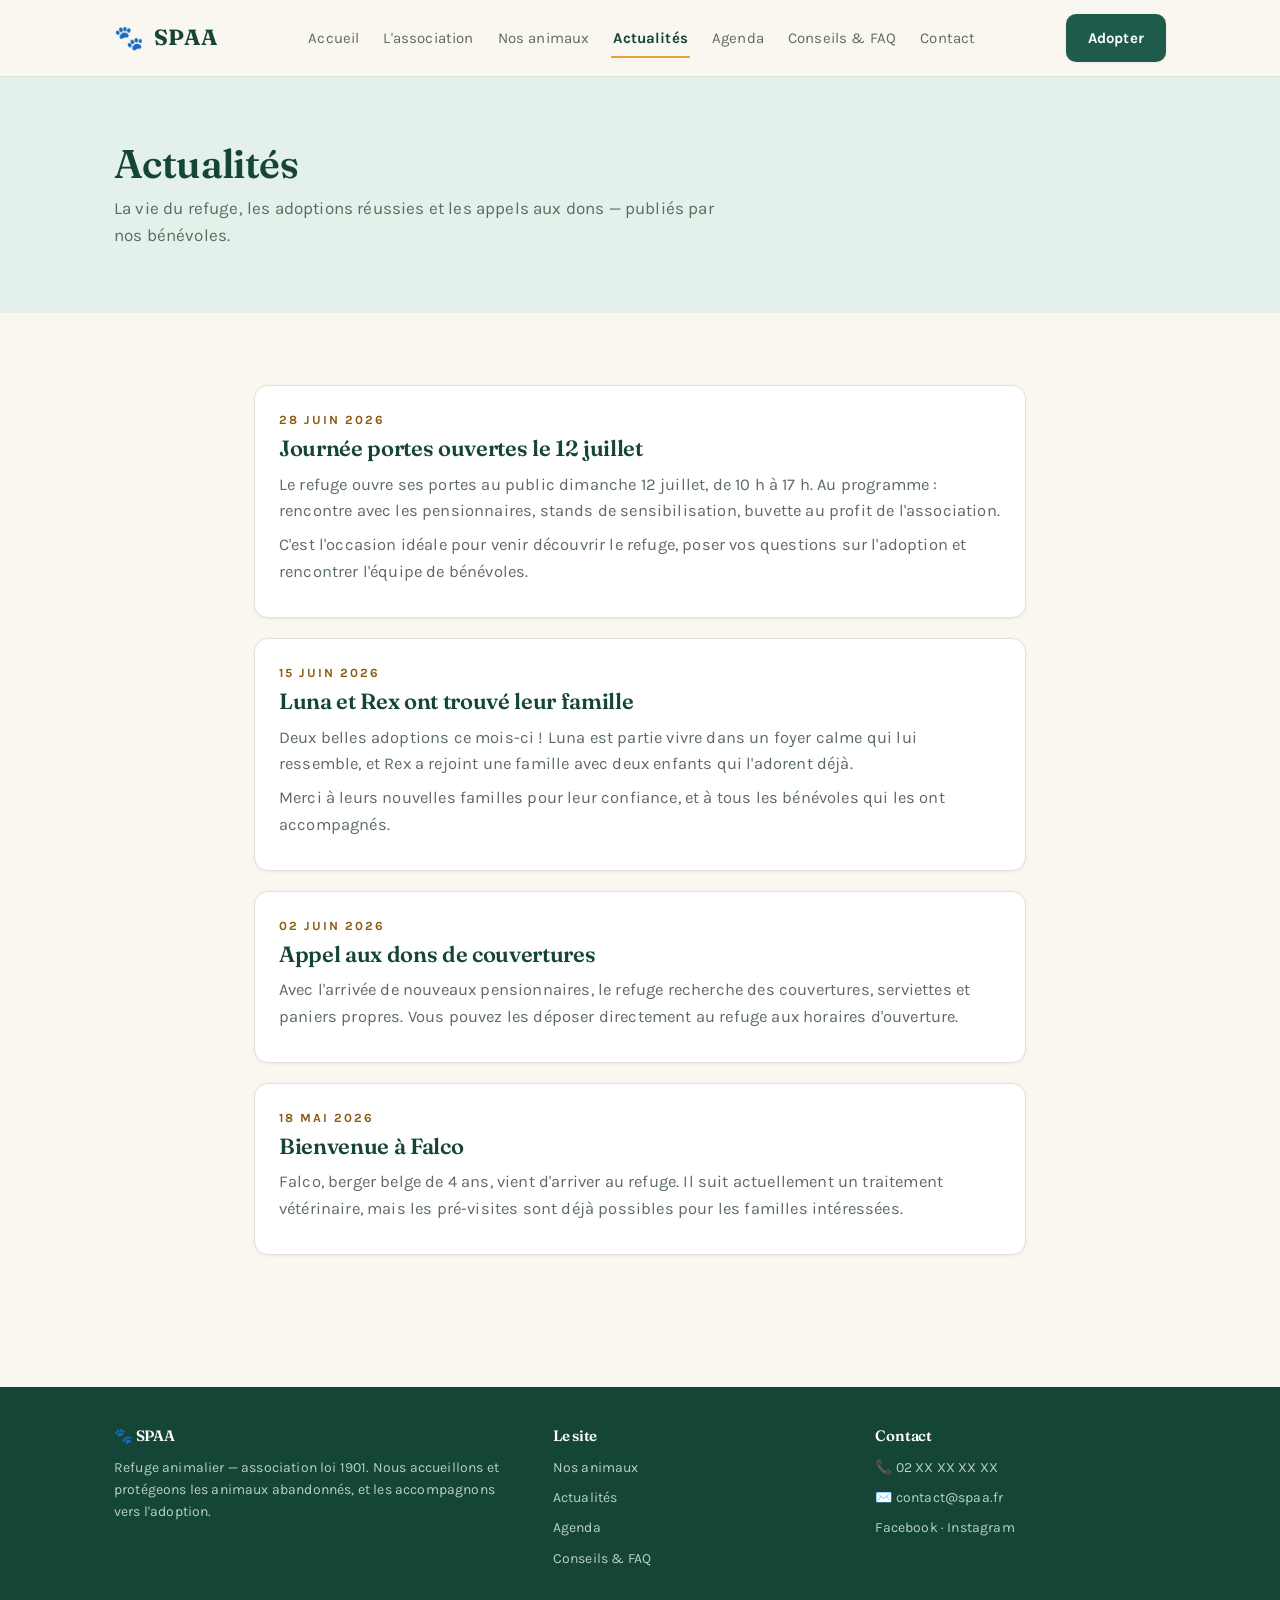
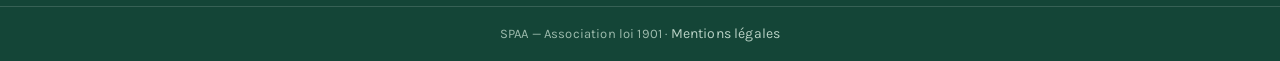
==== actualites.html @ 58a1901b "Add files via upload" ====
<!DOCTYPE html>
<html lang="fr">
<head>
<meta charset="UTF-8">
<meta name="viewport" content="width=device-width, initial-scale=1.0">
<title>Actualités — SPAA</title>
<meta name="description" content="Les actualités du refuge SPAA : adoptions, événements et vie du refuge.">
<link rel="preconnect" href="https://fonts.googleapis.com">
<link href="https://fonts.googleapis.com/css2?family=Fraunces:ital,wght@0,600;0,700;1,600&family=Karla:wght@400;700&display=swap" rel="stylesheet">
<link rel="icon" type="image/svg+xml" href="assets/favicon.svg">
<meta property="og:title" content="SPAA — Refuge animalier">
<meta property="og:description" content="Adoption, protection et soins des animaux abandonnés.">
<meta property="og:type" content="website">
<link rel="stylesheet" href="styles.css">
</head>
<body>
<header class="site">
  <div class="header-inner">
    <a class="logo" href="index.html"><span class="paw" aria-hidden="true">🐾</span>SPAA</a>
    <input type="checkbox" id="nav-toggle" class="nav-toggle" aria-hidden="true">
    <nav class="main" aria-label="Navigation principale">
      <a href="index.html">Accueil</a>
      <a href="association.html">L'association</a>
      <a href="animaux.html">Nos animaux</a>
      <a href="actualites.html" aria-current="page">Actualités</a>
      <a href="agenda.html">Agenda</a>
      <a href="blog.html">Conseils &amp; FAQ</a>
      <a href="contact.html">Contact</a>
    </nav>
    <a class="btn btn-pine header-cta" href="contact.html">Adopter</a>
    <label for="nav-toggle" class="nav-burger" aria-label="Ouvrir le menu">☰</label>
  </div>
</header>

<div class="page-hero">
  <div class="page-hero-inner">
    <h1>Actualités</h1>
    <p>La vie du refuge, les adoptions réussies et les appels aux dons — publiés par nos bénévoles.</p>
  </div>
</div>

<section class="block" style="max-width:820px;">
  <article class="post">
    <p class="date">28 JUIN 2026</p>
    <h2>Journée portes ouvertes le 12 juillet</h2>
    <p>Le refuge ouvre ses portes au public dimanche 12 juillet, de 10 h à 17 h. Au programme : rencontre avec les pensionnaires, stands de sensibilisation, buvette au profit de l'association.</p>
    <p>C'est l'occasion idéale pour venir découvrir le refuge, poser vos questions sur l'adoption et rencontrer l'équipe de bénévoles.</p>
  </article>
  <article class="post">
    <p class="date">15 JUIN 2026</p>
    <h2>Luna et Rex ont trouvé leur famille</h2>
    <p>Deux belles adoptions ce mois-ci ! Luna est partie vivre dans un foyer calme qui lui ressemble, et Rex a rejoint une famille avec deux enfants qui l'adorent déjà.</p>
    <p>Merci à leurs nouvelles familles pour leur confiance, et à tous les bénévoles qui les ont accompagnés.</p>
  </article>
  <article class="post">
    <p class="date">02 JUIN 2026</p>
    <h2>Appel aux dons de couvertures</h2>
    <p>Avec l'arrivée de nouveaux pensionnaires, le refuge recherche des couvertures, serviettes et paniers propres. Vous pouvez les déposer directement au refuge aux horaires d'ouverture.</p>
  </article>
  <article class="post">
    <p class="date">18 MAI 2026</p>
    <h2>Bienvenue à Falco</h2>
    <p>Falco, berger belge de 4 ans, vient d'arriver au refuge. Il suit actuellement un traitement vétérinaire, mais les pré-visites sont déjà possibles pour les familles intéressées.</p>
  </article>
</section>

<footer class="site">
  <div class="footer-inner">
    <div>
      <h3>🐾 SPAA</h3>
      <p>Refuge animalier — association loi 1901. Nous accueillons et protégeons les animaux abandonnés, et les accompagnons vers l'adoption.</p>
    </div>
    <div>
      <h3>Le site</h3>
      <a href="animaux.html">Nos animaux</a>
      <a href="actualites.html">Actualités</a>
      <a href="agenda.html">Agenda</a>
      <a href="blog.html">Conseils &amp; FAQ</a>
    </div>
    <div>
      <h3>Contact</h3>
      <p>📞 02 XX XX XX XX</p>
      <p>✉️ contact@spaa.fr</p>
      <p>Facebook · Instagram</p>
    </div>
  </div>
  <div class="footer-bottom">SPAA — Association loi 1901 · <a href="mentions-legales.html" style="display:inline">Mentions légales</a></div>
</footer>
<script src="script.js"></script>
</body>
</html>
---- styles.css ----
:root {
  --paper: #FAF7F0;
  --card: #FFFFFF;
  --pine: #1E5B4A;
  --pine-dark: #144537;
  --pine-bg: #E4F0EA;
  --amber: #E9A13B;
  --amber-dark: #8A5A10;
  --amber-bg: #FBEED7;
  --ink: #22302A;
  --ink-soft: #5C6B62;
  --line: #E3E0D6;
  --green-bg: #EAF3DE;
  --green-text: #3B6D11;
  --red-bg: #FCEBEB;
  --red-text: #A32D2D;
  --radius: 14px;
  --arch: 90px;
}
* { box-sizing: border-box; }
html { scroll-behavior: smooth; }
@media (prefers-reduced-motion: reduce) { html { scroll-behavior: auto; } * { transition-duration: .001s !important; animation-duration: .001s !important; } }
body {
  margin: 0;
  font-family: 'Karla', -apple-system, sans-serif;
  background: var(--paper);
  color: var(--ink);
  line-height: 1.6;
}
h1, h2, h3 { font-family: 'Fraunces', Georgia, serif; font-weight: 600; line-height: 1.15; }
a { color: var(--pine); }
a:focus-visible, button:focus-visible { outline: 3px solid var(--amber); outline-offset: 2px; }
img { max-width: 100%; }

/* ---------- Header ---------- */
header.site {
  position: sticky; top: 0; z-index: 20;
  background: rgba(250,247,240,0.94);
  border-bottom: 1px solid var(--line);
  backdrop-filter: blur(6px);
}
.header-inner {
  max-width: 1100px; margin: 0 auto;
  display: flex; align-items: center; justify-content: space-between;
  padding: 14px 24px; gap: 16px;
}
.logo { display: flex; align-items: center; gap: 10px; font-family: 'Fraunces', serif; font-weight: 700; font-size: 22px; color: var(--pine-dark); text-decoration: none; }
.logo .paw { font-size: 24px; }
nav.main { display: flex; gap: 20px; align-items: center; }
nav.main a { font-size: 15px; text-decoration: none; color: var(--ink-soft); padding: 4px 2px; border-bottom: 2px solid transparent; }
nav.main a:hover { color: var(--pine); }
nav.main a[aria-current="page"] { color: var(--pine-dark); border-bottom-color: var(--amber); font-weight: 700; }
.nav-toggle { display: none; }
.nav-burger { display: none; font-size: 26px; background: none; border: none; cursor: pointer; color: var(--pine-dark); }
.btn {
  display: inline-block; border: none; cursor: pointer;
  border-radius: 10px; padding: 12px 22px;
  font-family: 'Karla', sans-serif; font-weight: 700; font-size: 15px;
  text-decoration: none; text-align: center;
  transition: transform .1s ease, background .15s ease;
}
.btn:active { transform: translateY(1px); }
.btn-pine { background: var(--pine); color: #fff; }
.btn-pine:hover { background: var(--pine-dark); }
.btn-amber { background: var(--amber); color: #3A2703; }
.btn-amber:hover { background: #d68f28; }
.btn-ghost { background: transparent; border: 2px solid var(--pine); color: var(--pine-dark); }
.btn-ghost:hover { background: var(--pine-bg); }

/* ---------- Hero ---------- */
.hero {
  max-width: 1100px; margin: 0 auto;
  display: grid; grid-template-columns: 1.1fr 0.9fr; gap: 48px;
  padding: 72px 24px 56px; align-items: center;
}
.hero .eyebrow {
  font-size: 13px; letter-spacing: .12em; text-transform: uppercase;
  color: var(--amber-dark); font-weight: 700; margin: 0 0 12px;
}
.hero h1 { font-size: clamp(34px, 5vw, 52px); margin: 0 0 18px; color: var(--pine-dark); }
.hero h1 em { font-style: italic; color: var(--amber-dark); }
.hero p.lead { font-size: 18px; color: var(--ink-soft); margin: 0 0 28px; max-width: 46ch; }
.hero .actions { display: flex; gap: 12px; flex-wrap: wrap; }
.hero-visual { display: grid; grid-template-columns: 1fr 1fr; gap: 14px; }
.arch {
  border-radius: var(--arch) var(--arch) var(--radius) var(--radius);
  min-height: 190px;
  display: flex; align-items: center; justify-content: center;
  font-size: 44px;
}
.arch.tall { grid-row: span 2; min-height: 0; }
.arch.a1 { background: var(--pine-bg); }
.arch.a2 { background: var(--amber-bg); }
.arch.a3 { background: #F0E4F1; }

/* ---------- Stats strip ---------- */
.stats {
  background: var(--pine); color: #fff;
}
.stats-inner {
  max-width: 1100px; margin: 0 auto;
  display: grid; grid-template-columns: repeat(3, 1fr);
  padding: 28px 24px; gap: 20px; text-align: center;
}
.stat .num { font-family: 'Fraunces', serif; font-size: 34px; font-weight: 700; }
.stat .label { font-size: 14px; opacity: .85; }

/* ---------- Sections ---------- */
section.block { max-width: 1100px; margin: 0 auto; padding: 56px 24px; }
.block-head { display: flex; align-items: baseline; justify-content: space-between; gap: 16px; flex-wrap: wrap; margin-bottom: 28px; }
.block-head h2 { font-size: 28px; margin: 0; color: var(--pine-dark); }
.block-head p { margin: 4px 0 0; color: var(--ink-soft); }
.block-head .more { font-weight: 700; font-size: 14px; white-space: nowrap; }

/* ---------- Animal cards ---------- */
.animals { display: grid; grid-template-columns: repeat(auto-fill, minmax(220px, 1fr)); gap: 20px; }
.animal-card {
  background: var(--card); border: 1px solid var(--line);
  border-radius: var(--arch) var(--arch) var(--radius) var(--radius);
  overflow: hidden;
  transition: transform .15s ease, box-shadow .15s ease;
}
.animal-card:hover { transform: translateY(-4px); box-shadow: 0 10px 24px rgba(30,91,74,.12); }
.animal-photo { height: 170px; display: flex; align-items: center; justify-content: center; font-size: 42px; }
.p-pine { background: var(--pine-bg); }
.p-amber { background: var(--amber-bg); }
.p-lilac { background: #F0E4F1; }
.p-sky { background: #E2EEF7; }
.animal-body { padding: 16px 18px 18px; }
.animal-body .name { font-family: 'Fraunces', serif; font-weight: 700; font-size: 19px; margin: 0 0 2px; }
.animal-body .meta { color: var(--ink-soft); font-size: 14px; margin: 0 0 12px; }
.badge { font-size: 12.5px; font-weight: 700; padding: 4px 12px; border-radius: 20px; }
.badge.ok { background: var(--green-bg); color: var(--green-text); }
.badge.care { background: var(--amber-bg); color: var(--amber-dark); }
.badge.adopted { background: var(--pine-bg); color: var(--pine-dark); }

/* ---------- News / agenda ---------- */
.news-grid { display: grid; grid-template-columns: repeat(auto-fill, minmax(280px, 1fr)); gap: 20px; }
.news-card {
  background: var(--card); border: 1px solid var(--line); border-radius: var(--radius);
  padding: 22px;
}
.news-card .date { font-size: 13px; color: var(--amber-dark); font-weight: 700; margin: 0 0 8px; letter-spacing: .04em; }
.news-card h3 { font-size: 19px; margin: 0 0 8px; }
.news-card p { color: var(--ink-soft); font-size: 15px; margin: 0; }

.agenda-list { display: flex; flex-direction: column; gap: 14px; max-width: 720px; }
.agenda-item {
  display: flex; gap: 20px; align-items: center;
  background: var(--card); border: 1px solid var(--line); border-radius: var(--radius);
  padding: 16px 20px;
}
.agenda-date {
  flex-shrink: 0; width: 72px; text-align: center;
  background: var(--pine-bg); border-radius: 10px; padding: 10px 6px;
}
.agenda-date .day { font-family: 'Fraunces', serif; font-size: 24px; font-weight: 700; color: var(--pine-dark); line-height: 1; }
.agenda-date .month { font-size: 12px; text-transform: uppercase; letter-spacing: .08em; color: var(--pine); font-weight: 700; }
.agenda-info h3 { font-size: 17px; margin: 0 0 2px; }
.agenda-info p { margin: 0; font-size: 14px; color: var(--ink-soft); }

/* ---------- Split (association) ---------- */
.split { display: grid; grid-template-columns: 1fr 1fr; gap: 48px; align-items: center; }
.values { display: grid; grid-template-columns: 1fr 1fr; gap: 14px; }
.value-card { background: var(--card); border: 1px solid var(--line); border-radius: var(--radius); padding: 18px; }
.value-card .paw { font-size: 22px; }
.value-card h3 { font-size: 16px; margin: 8px 0 4px; }
.value-card p { font-size: 14px; color: var(--ink-soft); margin: 0; }

/* ---------- FAQ ---------- */
.faq { max-width: 760px; }
.faq details { background: var(--card); border: 1px solid var(--line); border-radius: var(--radius); margin-bottom: 12px; }
.faq summary { cursor: pointer; padding: 16px 20px; font-weight: 700; font-size: 16px; list-style: none; display: flex; justify-content: space-between; align-items: center; }
.faq summary::after { content: "+"; font-size: 22px; color: var(--pine); }
.faq details[open] summary::after { content: "–"; }
.faq .answer { padding: 0 20px 18px; color: var(--ink-soft); font-size: 15px; }

/* ---------- Forms ---------- */
form.contact { max-width: 560px; display: grid; gap: 16px; }
label { font-weight: 700; font-size: 14px; }
input, textarea, select {
  width: 100%; margin-top: 6px;
  font-family: 'Karla', sans-serif; font-size: 15px;
  padding: 12px 14px; border: 1.5px solid var(--line); border-radius: 10px;
  background: var(--card); color: var(--ink);
}
input:focus, textarea:focus { border-color: var(--pine); outline: 2px solid var(--pine-bg); }
textarea { resize: vertical; min-height: 120px; }

.contact-grid { display: grid; grid-template-columns: 1fr 1fr; gap: 48px; align-items: start; }
.contact-info { display: flex; flex-direction: column; gap: 16px; }
.info-card { background: var(--card); border: 1px solid var(--line); border-radius: var(--radius); padding: 18px 20px; }
.info-card h3 { margin: 0 0 6px; font-size: 16px; }
.info-card p { margin: 0; color: var(--ink-soft); font-size: 15px; }

/* ---------- CTA band ---------- */
.cta-band { background: var(--amber-bg); }
.cta-inner { max-width: 1100px; margin: 0 auto; padding: 48px 24px; display: flex; align-items: center; justify-content: space-between; gap: 24px; flex-wrap: wrap; }
.cta-inner h2 { font-size: 26px; margin: 0; color: var(--amber-dark); }
.cta-inner p { margin: 6px 0 0; color: var(--ink-soft); }

/* ---------- Footer ---------- */
footer.site {
  background: var(--pine-dark); color: #DCE9E2;
  margin-top: 40px;
}
.footer-inner {
  max-width: 1100px; margin: 0 auto;
  padding: 40px 24px 28px;
  display: grid; grid-template-columns: 1.4fr 1fr 1fr; gap: 32px;
}
footer.site h3 { font-size: 15px; margin: 0 0 12px; color: #fff; }
footer.site a { color: #B9D2C6; text-decoration: none; font-size: 14px; display: block; margin-bottom: 8px; }
footer.site a:hover { color: #fff; }
footer.site p { font-size: 14px; margin: 0 0 8px; color: #B9D2C6; }
.footer-bottom { border-top: 1px solid rgba(255,255,255,.15); padding: 16px 24px; text-align: center; font-size: 13px; color: #9DBBAD; }

/* ---------- Page hero (interior pages) ---------- */
.page-hero { background: var(--pine-bg); }
.page-hero-inner { max-width: 1100px; margin: 0 auto; padding: 48px 24px; }
.page-hero h1 { font-size: clamp(28px, 4vw, 40px); margin: 0 0 8px; color: var(--pine-dark); }
.page-hero p { margin: 0; color: var(--ink-soft); font-size: 17px; max-width: 60ch; }

article.post { background: var(--card); border: 1px solid var(--line); border-radius: var(--radius); padding: 24px; margin-bottom: 20px; }
article.post .date { font-size: 13px; color: var(--amber-dark); font-weight: 700; margin: 0 0 6px; }
article.post h2 { font-size: 22px; margin: 0 0 10px; color: var(--pine-dark); }
article.post p { color: var(--ink-soft); margin: 0 0 8px; }

/* ---------- Filters ---------- */
.filters { display: flex; gap: 10px; flex-wrap: wrap; margin-bottom: 24px; }
.chip {
  border: 1.5px solid var(--line); background: var(--card);
  border-radius: 20px; padding: 7px 16px; font-size: 14px; font-weight: 700;
  cursor: pointer; color: var(--ink-soft);
}
.chip.active { background: var(--pine); border-color: var(--pine); color: #fff; }

/* ---------- Responsive ---------- */
@media (max-width: 860px) {
  .hero, .split, .contact-grid { grid-template-columns: 1fr; gap: 32px; }
  .footer-inner { grid-template-columns: 1fr; }
  nav.main {
    display: none;
    position: absolute; top: 100%; left: 0; right: 0;
    flex-direction: column; align-items: stretch; gap: 0;
    background: var(--paper); border-bottom: 1px solid var(--line);
    padding: 8px 0;
  }
  nav.main a { padding: 12px 24px; border-bottom: none; }
  .nav-toggle:checked ~ nav.main { display: flex; }
  .nav-burger { display: block; }
  .header-cta { display: none; }
  .stats-inner { grid-template-columns: 1fr; gap: 12px; }
}

/* ---------- Améliorations v2 ---------- */
header.site.scrolled { box-shadow: 0 4px 18px rgba(30,91,74,.10); }
.reveal { opacity: 0; transform: translateY(14px); transition: opacity .5s ease, transform .5s ease; }
.reveal.visible { opacity: 1; transform: none; }
@media (prefers-reduced-motion: reduce) { .reveal { opacity: 1; transform: none; } }
.animal-photo img, .arch img { width: 100%; height: 100%; object-fit: cover; display: block; }
.arch { overflow: hidden; padding: 0; }
.animal-photo { padding: 0; overflow: hidden; }
#no-result { display: none; color: var(--ink-soft); background: var(--card); border: 1px dashed var(--line); border-radius: var(--radius); padding: 24px; text-align: center; }
.gallery { display: grid; grid-template-columns: repeat(auto-fill, minmax(160px, 1fr)); gap: 14px; }
.gallery .arch { min-height: 160px; }

/* ============================================================
   V3 — Charte premium : élévation, typo, micro-interactions
   ============================================================ */
:root {
  --shadow-sm: 0 1px 3px rgba(20, 45, 35, .07);
  --shadow-md: 0 6px 20px rgba(20, 45, 35, .10);
  --shadow-lg: 0 18px 44px rgba(20, 45, 35, .16);
  --ease: cubic-bezier(.22, .8, .32, 1);
}

/* Typographie raffinée */
body { font-size: 16.5px; letter-spacing: .01em; }
h1, h2, h3 { letter-spacing: -.015em; }
.hero .eyebrow, .news-card .date, article.post .date {
  letter-spacing: .16em; font-size: 12.5px;
}
.block-head h2 { font-size: 30px; }
section.block { padding: 72px 24px; }
.page-hero-inner { padding: 64px 24px; }

/* Boutons — micro-interactions */
.btn { transition: transform .18s var(--ease), box-shadow .18s var(--ease), background .18s var(--ease); }
.btn-pine, .btn-amber { box-shadow: var(--shadow-sm); }
.btn:hover { transform: translateY(-2px); box-shadow: var(--shadow-md); }
.btn:active { transform: translateY(0); box-shadow: var(--shadow-sm); }

/* Navigation — soulignement animé */
nav.main a { position: relative; border-bottom: none; }
nav.main a::after {
  content: ""; position: absolute; left: 0; right: 100%; bottom: -4px;
  height: 2px; background: var(--amber); transition: right .22s var(--ease);
}
nav.main a:hover::after, nav.main a[aria-current="page"]::after { right: 0; }
@media (max-width: 860px) { nav.main a::after { display: none; } }

/* Cartes — élévation et zoom image au survol */
.animal-card, .news-card, .value-card, .info-card, article.post {
  box-shadow: var(--shadow-sm);
  transition: transform .22s var(--ease), box-shadow .22s var(--ease);
}
.animal-card:hover { transform: translateY(-6px); box-shadow: var(--shadow-lg); }
.news-card:hover, .value-card:hover { transform: translateY(-3px); box-shadow: var(--shadow-md); }
.animal-photo { position: relative; }
.animal-photo img, .arch img { transition: transform .4s var(--ease); }
.animal-card:hover .animal-photo img { transform: scale(1.06); }
.gallery .arch { box-shadow: var(--shadow-sm); transition: transform .22s var(--ease), box-shadow .22s var(--ease); }
.gallery .arch:hover { transform: translateY(-4px); box-shadow: var(--shadow-md); }
.gallery .arch:hover img { transform: scale(1.05); }

/* Bannière hero photo */
.hero-banner { position: relative; overflow: hidden; border-radius: var(--arch) var(--arch) var(--radius) var(--radius); box-shadow: var(--shadow-md); }
.hero-banner img { width: 100%; height: 100%; object-fit: cover; display: block; }

/* Bande photo pleine largeur */
.photo-band { position: relative; height: 320px; overflow: hidden; }
.photo-band img { width: 100%; height: 100%; object-fit: cover; display: block; }
.photo-band .overlay {
  position: absolute; inset: 0;
  background: linear-gradient(180deg, rgba(20,69,55,.15), rgba(20,69,55,.55));
  display: flex; align-items: flex-end;
}
.photo-band .overlay .inner { max-width: 1100px; margin: 0 auto; width: 100%; padding: 28px 24px; }
.photo-band .overlay p { color: #fff; font-family: 'Fraunces', serif; font-size: 24px; margin: 0; text-shadow: 0 2px 12px rgba(0,0,0,.3); }

@media (prefers-reduced-motion: reduce) {
  .btn, .animal-card, .news-card, .value-card, .animal-photo img, .arch img, nav.main a::after { transition: none !important; }
}
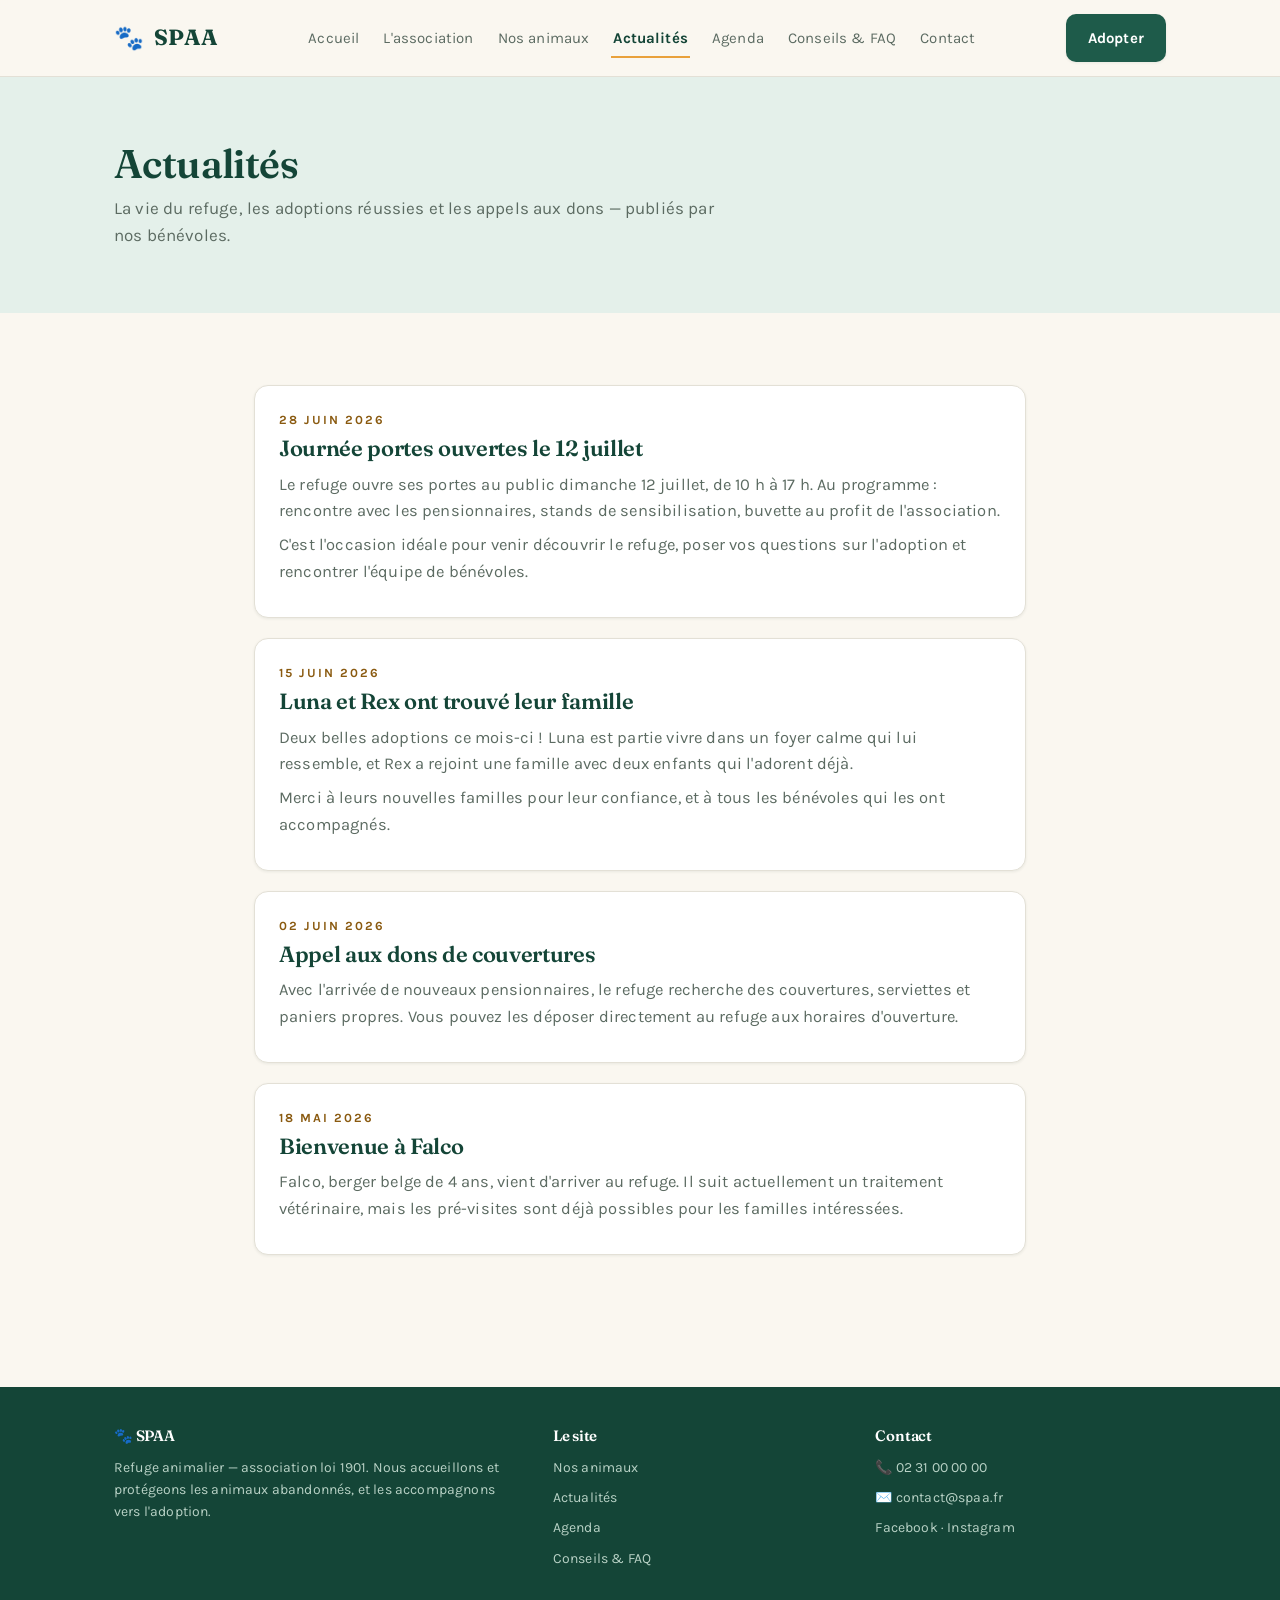
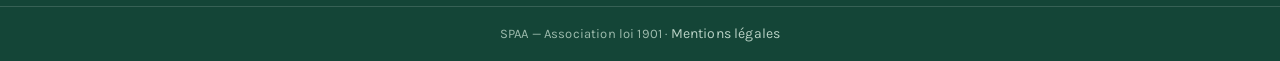
==== commit b8a7831c: "maj complete" ====
--- a/actualites.html
+++ b/actualites.html
@@ -1,91 +1,103 @@
 <!DOCTYPE html>
 <html lang="fr">
+
 <head>
-<meta charset="UTF-8">
-<meta name="viewport" content="width=device-width, initial-scale=1.0">
-<title>Actualités — SPAA</title>
-<meta name="description" content="Les actualités du refuge SPAA : adoptions, événements et vie du refuge.">
-<link rel="preconnect" href="https://fonts.googleapis.com">
-<link href="https://fonts.googleapis.com/css2?family=Fraunces:ital,wght@0,600;0,700;1,600&family=Karla:wght@400;700&display=swap" rel="stylesheet">
-<link rel="icon" type="image/svg+xml" href="assets/favicon.svg">
-<meta property="og:title" content="SPAA — Refuge animalier">
-<meta property="og:description" content="Adoption, protection et soins des animaux abandonnés.">
-<meta property="og:type" content="website">
-<link rel="stylesheet" href="styles.css">
+  <meta charset="UTF-8">
+  <meta name="viewport" content="width=device-width, initial-scale=1.0">
+  <title>Actualités — SPAA</title>
+  <meta name="description" content="Les actualités du refuge SPAA : adoptions, événements et vie du refuge.">
+  <link rel="preconnect" href="https://fonts.googleapis.com">
+  <link
+    href="https://fonts.googleapis.com/css2?family=Fraunces:ital,wght@0,600;0,700;1,600&family=Karla:wght@400;700&display=swap"
+    rel="stylesheet">
+  <link rel="icon" type="image/svg+xml" href="assets/favicon.svg">
+  <meta property="og:title" content="SPAA — Refuge animalier">
+  <meta property="og:description" content="Adoption, protection et soins des animaux abandonnés.">
+  <meta property="og:type" content="website">
+  <link rel="stylesheet" href="styles.css">
 </head>
+
 <body>
-<header class="site">
-  <div class="header-inner">
-    <a class="logo" href="index.html"><span class="paw" aria-hidden="true">🐾</span>SPAA</a>
-    <input type="checkbox" id="nav-toggle" class="nav-toggle" aria-hidden="true">
-    <nav class="main" aria-label="Navigation principale">
-      <a href="index.html">Accueil</a>
-      <a href="association.html">L'association</a>
-      <a href="animaux.html">Nos animaux</a>
-      <a href="actualites.html" aria-current="page">Actualités</a>
-      <a href="agenda.html">Agenda</a>
-      <a href="blog.html">Conseils &amp; FAQ</a>
-      <a href="contact.html">Contact</a>
-    </nav>
-    <a class="btn btn-pine header-cta" href="contact.html">Adopter</a>
-    <label for="nav-toggle" class="nav-burger" aria-label="Ouvrir le menu">☰</label>
-  </div>
-</header>
+  <header class="site">
+    <div class="header-inner">
+      <a class="logo" href="index.html"><span class="paw" aria-hidden="true">🐾</span>SPAA</a>
+      <input type="checkbox" id="nav-toggle" class="nav-toggle" aria-hidden="true">
+      <nav class="main" aria-label="Navigation principale">
+        <a href="index.html">Accueil</a>
+        <a href="association.html">L'association</a>
+        <a href="animaux.html">Nos animaux</a>
+        <a href="actualites.html" aria-current="page">Actualités</a>
+        <a href="agenda.html">Agenda</a>
+        <a href="blog.html">Conseils &amp; FAQ</a>
+        <a href="contact.html">Contact</a>
+      </nav>
+      <a class="btn btn-pine header-cta" href="contact.html">Adopter</a>
+      <label for="nav-toggle" class="nav-burger" aria-label="Ouvrir le menu">☰</label>
+    </div>
+  </header>
 
-<div class="page-hero">
-  <div class="page-hero-inner">
-    <h1>Actualités</h1>
-    <p>La vie du refuge, les adoptions réussies et les appels aux dons — publiés par nos bénévoles.</p>
-  </div>
-</div>
-
-<section class="block" style="max-width:820px;">
-  <article class="post">
-    <p class="date">28 JUIN 2026</p>
-    <h2>Journée portes ouvertes le 12 juillet</h2>
-    <p>Le refuge ouvre ses portes au public dimanche 12 juillet, de 10 h à 17 h. Au programme : rencontre avec les pensionnaires, stands de sensibilisation, buvette au profit de l'association.</p>
-    <p>C'est l'occasion idéale pour venir découvrir le refuge, poser vos questions sur l'adoption et rencontrer l'équipe de bénévoles.</p>
-  </article>
-  <article class="post">
-    <p class="date">15 JUIN 2026</p>
-    <h2>Luna et Rex ont trouvé leur famille</h2>
-    <p>Deux belles adoptions ce mois-ci ! Luna est partie vivre dans un foyer calme qui lui ressemble, et Rex a rejoint une famille avec deux enfants qui l'adorent déjà.</p>
-    <p>Merci à leurs nouvelles familles pour leur confiance, et à tous les bénévoles qui les ont accompagnés.</p>
-  </article>
-  <article class="post">
-    <p class="date">02 JUIN 2026</p>
-    <h2>Appel aux dons de couvertures</h2>
-    <p>Avec l'arrivée de nouveaux pensionnaires, le refuge recherche des couvertures, serviettes et paniers propres. Vous pouvez les déposer directement au refuge aux horaires d'ouverture.</p>
-  </article>
-  <article class="post">
-    <p class="date">18 MAI 2026</p>
-    <h2>Bienvenue à Falco</h2>
-    <p>Falco, berger belge de 4 ans, vient d'arriver au refuge. Il suit actuellement un traitement vétérinaire, mais les pré-visites sont déjà possibles pour les familles intéressées.</p>
-  </article>
-</section>
-
-<footer class="site">
-  <div class="footer-inner">
-    <div>
-      <h3>🐾 SPAA</h3>
-      <p>Refuge animalier — association loi 1901. Nous accueillons et protégeons les animaux abandonnés, et les accompagnons vers l'adoption.</p>
-    </div>
-    <div>
-      <h3>Le site</h3>
-      <a href="animaux.html">Nos animaux</a>
-      <a href="actualites.html">Actualités</a>
-      <a href="agenda.html">Agenda</a>
-      <a href="blog.html">Conseils &amp; FAQ</a>
-    </div>
-    <div>
-      <h3>Contact</h3>
-      <p>📞 02 XX XX XX XX</p>
-      <p>✉️ contact@spaa.fr</p>
-      <p>Facebook · Instagram</p>
+  <div class="page-hero">
+    <div class="page-hero-inner">
+      <h1>Actualités</h1>
+      <p>La vie du refuge, les adoptions réussies et les appels aux dons — publiés par nos bénévoles.</p>
     </div>
   </div>
-  <div class="footer-bottom">SPAA — Association loi 1901 · <a href="mentions-legales.html" style="display:inline">Mentions légales</a></div>
-</footer>
-<script src="script.js"></script>
+
+  <section class="block" style="max-width:820px;">
+    <article class="post">
+      <p class="date">28 JUIN 2026</p>
+      <h2>Journée portes ouvertes le 12 juillet</h2>
+      <p>Le refuge ouvre ses portes au public dimanche 12 juillet, de 10 h à 17 h. Au programme : rencontre avec les
+        pensionnaires, stands de sensibilisation, buvette au profit de l'association.</p>
+      <p>C'est l'occasion idéale pour venir découvrir le refuge, poser vos questions sur l'adoption et rencontrer
+        l'équipe de bénévoles.</p>
+    </article>
+    <article class="post">
+      <p class="date">15 JUIN 2026</p>
+      <h2>Luna et Rex ont trouvé leur famille</h2>
+      <p>Deux belles adoptions ce mois-ci ! Luna est partie vivre dans un foyer calme qui lui ressemble, et Rex a
+        rejoint une famille avec deux enfants qui l'adorent déjà.</p>
+      <p>Merci à leurs nouvelles familles pour leur confiance, et à tous les bénévoles qui les ont accompagnés.</p>
+    </article>
+    <article class="post">
+      <p class="date">02 JUIN 2026</p>
+      <h2>Appel aux dons de couvertures</h2>
+      <p>Avec l'arrivée de nouveaux pensionnaires, le refuge recherche des couvertures, serviettes et paniers propres.
+        Vous pouvez les déposer directement au refuge aux horaires d'ouverture.</p>
+    </article>
+    <article class="post">
+      <p class="date">18 MAI 2026</p>
+      <h2>Bienvenue à Falco</h2>
+      <p>Falco, berger belge de 4 ans, vient d'arriver au refuge. Il suit actuellement un traitement vétérinaire, mais
+        les pré-visites sont déjà possibles pour les familles intéressées.</p>
+    </article>
+  </section>
+
+  <footer class="site">
+    <div class="footer-inner">
+      <div>
+        <h3>🐾 SPAA</h3>
+        <p>Refuge animalier — association loi 1901. Nous accueillons et protégeons les animaux abandonnés, et les
+          accompagnons vers l'adoption.</p>
+      </div>
+      <div>
+        <h3>Le site</h3>
+        <a href="animaux.html">Nos animaux</a>
+        <a href="actualites.html">Actualités</a>
+        <a href="agenda.html">Agenda</a>
+        <a href="blog.html">Conseils &amp; FAQ</a>
+      </div>
+      <div>
+        <h3>Contact</h3>
+        <p>📞 02 31 00 00 00</p>
+        <p>✉️ contact@spaa.fr</p>
+        <p>Facebook · Instagram</p>
+      </div>
+    </div>
+    <div class="footer-bottom">SPAA — Association loi 1901 · <a href="mentions-legales.html"
+        style="display:inline">Mentions légales</a></div>
+  </footer>
+  <script src="script.js"></script>
 </body>
+
 </html>
--- a/styles.css
+++ b/styles.css
@@ -17,9 +17,26 @@
   --radius: 14px;
   --arch: 90px;
 }
-* { box-sizing: border-box; }
-html { scroll-behavior: smooth; }
-@media (prefers-reduced-motion: reduce) { html { scroll-behavior: auto; } * { transition-duration: .001s !important; animation-duration: .001s !important; } }
+
+* {
+  box-sizing: border-box;
+}
+
+html {
+  scroll-behavior: smooth;
+}
+
+@media (prefers-reduced-motion: reduce) {
+  html {
+    scroll-behavior: auto;
+  }
+
+  * {
+    transition-duration: .001s !important;
+    animation-duration: .001s !important;
+  }
+}
+
 body {
   margin: 0;
   font-family: 'Karla', -apple-system, sans-serif;
@@ -27,243 +44,856 @@
   color: var(--ink);
   line-height: 1.6;
 }
-h1, h2, h3 { font-family: 'Fraunces', Georgia, serif; font-weight: 600; line-height: 1.15; }
-a { color: var(--pine); }
-a:focus-visible, button:focus-visible { outline: 3px solid var(--amber); outline-offset: 2px; }
-img { max-width: 100%; }
+
+h1,
+h2,
+h3 {
+  font-family: 'Fraunces', Georgia, serif;
+  font-weight: 600;
+  line-height: 1.15;
+}
+
+a {
+  color: var(--pine);
+}
+
+a:focus-visible,
+button:focus-visible {
+  outline: 3px solid var(--amber);
+  outline-offset: 2px;
+}
+
+img {
+  max-width: 100%;
+}
 
 /* ---------- Header ---------- */
 header.site {
-  position: sticky; top: 0; z-index: 20;
-  background: rgba(250,247,240,0.94);
+  position: sticky;
+  top: 0;
+  z-index: 20;
+  background: rgba(250, 247, 240, 0.94);
   border-bottom: 1px solid var(--line);
   backdrop-filter: blur(6px);
 }
+
 .header-inner {
-  max-width: 1100px; margin: 0 auto;
-  display: flex; align-items: center; justify-content: space-between;
-  padding: 14px 24px; gap: 16px;
-}
-.logo { display: flex; align-items: center; gap: 10px; font-family: 'Fraunces', serif; font-weight: 700; font-size: 22px; color: var(--pine-dark); text-decoration: none; }
-.logo .paw { font-size: 24px; }
-nav.main { display: flex; gap: 20px; align-items: center; }
-nav.main a { font-size: 15px; text-decoration: none; color: var(--ink-soft); padding: 4px 2px; border-bottom: 2px solid transparent; }
-nav.main a:hover { color: var(--pine); }
-nav.main a[aria-current="page"] { color: var(--pine-dark); border-bottom-color: var(--amber); font-weight: 700; }
-.nav-toggle { display: none; }
-.nav-burger { display: none; font-size: 26px; background: none; border: none; cursor: pointer; color: var(--pine-dark); }
+  max-width: 1100px;
+  margin: 0 auto;
+  display: flex;
+  align-items: center;
+  justify-content: space-between;
+  padding: 14px 24px;
+  gap: 16px;
+}
+
+.logo {
+  display: flex;
+  align-items: center;
+  gap: 10px;
+  font-family: 'Fraunces', serif;
+  font-weight: 700;
+  font-size: 22px;
+  color: var(--pine-dark);
+  text-decoration: none;
+}
+
+.logo .paw {
+  font-size: 24px;
+}
+
+nav.main {
+  display: flex;
+  gap: 20px;
+  align-items: center;
+}
+
+nav.main a {
+  font-size: 15px;
+  text-decoration: none;
+  color: var(--ink-soft);
+  padding: 4px 2px;
+  border-bottom: 2px solid transparent;
+}
+
+nav.main a:hover {
+  color: var(--pine);
+}
+
+nav.main a[aria-current="page"] {
+  color: var(--pine-dark);
+  border-bottom-color: var(--amber);
+  font-weight: 700;
+}
+
+.nav-toggle {
+  display: none;
+}
+
+.nav-burger {
+  display: none;
+  font-size: 26px;
+  background: none;
+  border: none;
+  cursor: pointer;
+  color: var(--pine-dark);
+}
+
 .btn {
-  display: inline-block; border: none; cursor: pointer;
-  border-radius: 10px; padding: 12px 22px;
-  font-family: 'Karla', sans-serif; font-weight: 700; font-size: 15px;
-  text-decoration: none; text-align: center;
+  display: inline-block;
+  border: none;
+  cursor: pointer;
+  border-radius: 10px;
+  padding: 12px 22px;
+  font-family: 'Karla', sans-serif;
+  font-weight: 700;
+  font-size: 15px;
+  text-decoration: none;
+  text-align: center;
   transition: transform .1s ease, background .15s ease;
 }
-.btn:active { transform: translateY(1px); }
-.btn-pine { background: var(--pine); color: #fff; }
-.btn-pine:hover { background: var(--pine-dark); }
-.btn-amber { background: var(--amber); color: #3A2703; }
-.btn-amber:hover { background: #d68f28; }
-.btn-ghost { background: transparent; border: 2px solid var(--pine); color: var(--pine-dark); }
-.btn-ghost:hover { background: var(--pine-bg); }
+
+.btn:active {
+  transform: translateY(1px);
+}
+
+.btn-pine {
+  background: var(--pine);
+  color: #fff;
+}
+
+.btn-pine:hover {
+  background: var(--pine-dark);
+}
+
+.btn-amber {
+  background: var(--amber);
+  color: #3A2703;
+}
+
+.btn-amber:hover {
+  background: #d68f28;
+}
+
+.btn-ghost {
+  background: transparent;
+  border: 2px solid var(--pine);
+  color: var(--pine-dark);
+}
+
+.btn-ghost:hover {
+  background: var(--pine-bg);
+}
 
 /* ---------- Hero ---------- */
 .hero {
-  max-width: 1100px; margin: 0 auto;
-  display: grid; grid-template-columns: 1.1fr 0.9fr; gap: 48px;
-  padding: 72px 24px 56px; align-items: center;
-}
+  max-width: 1100px;
+  margin: 0 auto;
+  display: grid;
+  grid-template-columns: 1.1fr 0.9fr;
+  gap: 48px;
+  padding: 72px 24px 56px;
+  align-items: center;
+}
+
 .hero .eyebrow {
-  font-size: 13px; letter-spacing: .12em; text-transform: uppercase;
-  color: var(--amber-dark); font-weight: 700; margin: 0 0 12px;
-}
-.hero h1 { font-size: clamp(34px, 5vw, 52px); margin: 0 0 18px; color: var(--pine-dark); }
-.hero h1 em { font-style: italic; color: var(--amber-dark); }
-.hero p.lead { font-size: 18px; color: var(--ink-soft); margin: 0 0 28px; max-width: 46ch; }
-.hero .actions { display: flex; gap: 12px; flex-wrap: wrap; }
-.hero-visual { display: grid; grid-template-columns: 1fr 1fr; gap: 14px; }
+  font-size: 13px;
+  letter-spacing: .12em;
+  text-transform: uppercase;
+  color: var(--amber-dark);
+  font-weight: 700;
+  margin: 0 0 12px;
+}
+
+.hero h1 {
+  font-size: clamp(34px, 5vw, 52px);
+  margin: 0 0 18px;
+  color: var(--pine-dark);
+}
+
+.hero h1 em {
+  font-style: italic;
+  color: var(--amber-dark);
+}
+
+.hero p.lead {
+  font-size: 18px;
+  color: var(--ink-soft);
+  margin: 0 0 28px;
+  max-width: 46ch;
+}
+
+.hero .actions {
+  display: flex;
+  gap: 12px;
+  flex-wrap: wrap;
+}
+
+.hero-visual {
+  display: grid;
+  grid-template-columns: 1fr 1fr;
+  gap: 14px;
+}
+
 .arch {
   border-radius: var(--arch) var(--arch) var(--radius) var(--radius);
   min-height: 190px;
-  display: flex; align-items: center; justify-content: center;
+  display: flex;
+  align-items: center;
+  justify-content: center;
   font-size: 44px;
 }
-.arch.tall { grid-row: span 2; min-height: 0; }
-.arch.a1 { background: var(--pine-bg); }
-.arch.a2 { background: var(--amber-bg); }
-.arch.a3 { background: #F0E4F1; }
+
+.arch.tall {
+  grid-row: span 2;
+  min-height: 0;
+}
+
+.arch.a1 {
+  background: var(--pine-bg);
+}
+
+.arch.a2 {
+  background: var(--amber-bg);
+}
+
+.arch.a3 {
+  background: #F0E4F1;
+}
 
 /* ---------- Stats strip ---------- */
 .stats {
-  background: var(--pine); color: #fff;
-}
+  background: var(--pine);
+  color: #fff;
+}
+
 .stats-inner {
-  max-width: 1100px; margin: 0 auto;
-  display: grid; grid-template-columns: repeat(3, 1fr);
-  padding: 28px 24px; gap: 20px; text-align: center;
-}
-.stat .num { font-family: 'Fraunces', serif; font-size: 34px; font-weight: 700; }
-.stat .label { font-size: 14px; opacity: .85; }
+  max-width: 1100px;
+  margin: 0 auto;
+  display: grid;
+  grid-template-columns: repeat(3, 1fr);
+  padding: 28px 24px;
+  gap: 20px;
+  text-align: center;
+}
+
+.stat .num {
+  font-family: 'Fraunces', serif;
+  font-size: 34px;
+  font-weight: 700;
+}
+
+.stat .label {
+  font-size: 14px;
+  opacity: .85;
+}
 
 /* ---------- Sections ---------- */
-section.block { max-width: 1100px; margin: 0 auto; padding: 56px 24px; }
-.block-head { display: flex; align-items: baseline; justify-content: space-between; gap: 16px; flex-wrap: wrap; margin-bottom: 28px; }
-.block-head h2 { font-size: 28px; margin: 0; color: var(--pine-dark); }
-.block-head p { margin: 4px 0 0; color: var(--ink-soft); }
-.block-head .more { font-weight: 700; font-size: 14px; white-space: nowrap; }
+section.block {
+  max-width: 1100px;
+  margin: 0 auto;
+  padding: 56px 24px;
+}
+
+.block-head {
+  display: flex;
+  align-items: baseline;
+  justify-content: space-between;
+  gap: 16px;
+  flex-wrap: wrap;
+  margin-bottom: 28px;
+}
+
+.block-head h2 {
+  font-size: 28px;
+  margin: 0;
+  color: var(--pine-dark);
+}
+
+.block-head p {
+  margin: 4px 0 0;
+  color: var(--ink-soft);
+}
+
+.block-head .more {
+  font-weight: 700;
+  font-size: 14px;
+  white-space: nowrap;
+}
 
 /* ---------- Animal cards ---------- */
-.animals { display: grid; grid-template-columns: repeat(auto-fill, minmax(220px, 1fr)); gap: 20px; }
+.animals {
+  display: grid;
+  grid-template-columns: repeat(auto-fill, minmax(220px, 1fr));
+  gap: 20px;
+}
+
 .animal-card {
-  background: var(--card); border: 1px solid var(--line);
+  background: var(--card);
+  border: 1px solid var(--line);
   border-radius: var(--arch) var(--arch) var(--radius) var(--radius);
   overflow: hidden;
   transition: transform .15s ease, box-shadow .15s ease;
 }
-.animal-card:hover { transform: translateY(-4px); box-shadow: 0 10px 24px rgba(30,91,74,.12); }
-.animal-photo { height: 170px; display: flex; align-items: center; justify-content: center; font-size: 42px; }
-.p-pine { background: var(--pine-bg); }
-.p-amber { background: var(--amber-bg); }
-.p-lilac { background: #F0E4F1; }
-.p-sky { background: #E2EEF7; }
-.animal-body { padding: 16px 18px 18px; }
-.animal-body .name { font-family: 'Fraunces', serif; font-weight: 700; font-size: 19px; margin: 0 0 2px; }
-.animal-body .meta { color: var(--ink-soft); font-size: 14px; margin: 0 0 12px; }
-.badge { font-size: 12.5px; font-weight: 700; padding: 4px 12px; border-radius: 20px; }
-.badge.ok { background: var(--green-bg); color: var(--green-text); }
-.badge.care { background: var(--amber-bg); color: var(--amber-dark); }
-.badge.adopted { background: var(--pine-bg); color: var(--pine-dark); }
+
+.animal-card:hover {
+  transform: translateY(-4px);
+  box-shadow: 0 10px 24px rgba(30, 91, 74, .12);
+}
+
+.animal-photo {
+  height: 170px;
+  display: flex;
+  align-items: center;
+  justify-content: center;
+  font-size: 42px;
+}
+
+.p-pine {
+  background: var(--pine-bg);
+}
+
+.p-amber {
+  background: var(--amber-bg);
+}
+
+.p-lilac {
+  background: #F0E4F1;
+}
+
+.p-sky {
+  background: #E2EEF7;
+}
+
+.animal-body {
+  padding: 16px 18px 18px;
+}
+
+.animal-body .name {
+  font-family: 'Fraunces', serif;
+  font-weight: 700;
+  font-size: 19px;
+  margin: 0 0 2px;
+}
+
+.animal-body .meta {
+  color: var(--ink-soft);
+  font-size: 14px;
+  margin: 0 0 12px;
+}
+
+.badge {
+  font-size: 12.5px;
+  font-weight: 700;
+  padding: 4px 12px;
+  border-radius: 20px;
+}
+
+.badge.ok {
+  background: var(--green-bg);
+  color: var(--green-text);
+}
+
+.badge.care {
+  background: var(--amber-bg);
+  color: var(--amber-dark);
+}
+
+.badge.adopted {
+  background: var(--pine-bg);
+  color: var(--pine-dark);
+}
 
 /* ---------- News / agenda ---------- */
-.news-grid { display: grid; grid-template-columns: repeat(auto-fill, minmax(280px, 1fr)); gap: 20px; }
+.news-grid {
+  display: grid;
+  grid-template-columns: repeat(auto-fill, minmax(280px, 1fr));
+  gap: 20px;
+}
+
 .news-card {
-  background: var(--card); border: 1px solid var(--line); border-radius: var(--radius);
+  background: var(--card);
+  border: 1px solid var(--line);
+  border-radius: var(--radius);
   padding: 22px;
 }
-.news-card .date { font-size: 13px; color: var(--amber-dark); font-weight: 700; margin: 0 0 8px; letter-spacing: .04em; }
-.news-card h3 { font-size: 19px; margin: 0 0 8px; }
-.news-card p { color: var(--ink-soft); font-size: 15px; margin: 0; }
-
-.agenda-list { display: flex; flex-direction: column; gap: 14px; max-width: 720px; }
+
+.news-card .date {
+  font-size: 13px;
+  color: var(--amber-dark);
+  font-weight: 700;
+  margin: 0 0 8px;
+  letter-spacing: .04em;
+}
+
+.news-card h3 {
+  font-size: 19px;
+  margin: 0 0 8px;
+}
+
+.news-card p {
+  color: var(--ink-soft);
+  font-size: 15px;
+  margin: 0;
+}
+
+.agenda-list {
+  display: flex;
+  flex-direction: column;
+  gap: 14px;
+  max-width: 720px;
+}
+
 .agenda-item {
-  display: flex; gap: 20px; align-items: center;
-  background: var(--card); border: 1px solid var(--line); border-radius: var(--radius);
+  display: flex;
+  gap: 20px;
+  align-items: center;
+  background: var(--card);
+  border: 1px solid var(--line);
+  border-radius: var(--radius);
   padding: 16px 20px;
 }
+
 .agenda-date {
-  flex-shrink: 0; width: 72px; text-align: center;
-  background: var(--pine-bg); border-radius: 10px; padding: 10px 6px;
-}
-.agenda-date .day { font-family: 'Fraunces', serif; font-size: 24px; font-weight: 700; color: var(--pine-dark); line-height: 1; }
-.agenda-date .month { font-size: 12px; text-transform: uppercase; letter-spacing: .08em; color: var(--pine); font-weight: 700; }
-.agenda-info h3 { font-size: 17px; margin: 0 0 2px; }
-.agenda-info p { margin: 0; font-size: 14px; color: var(--ink-soft); }
+  flex-shrink: 0;
+  width: 72px;
+  text-align: center;
+  background: var(--pine-bg);
+  border-radius: 10px;
+  padding: 10px 6px;
+}
+
+.agenda-date .day {
+  font-family: 'Fraunces', serif;
+  font-size: 24px;
+  font-weight: 700;
+  color: var(--pine-dark);
+  line-height: 1;
+}
+
+.agenda-date .month {
+  font-size: 12px;
+  text-transform: uppercase;
+  letter-spacing: .08em;
+  color: var(--pine);
+  font-weight: 700;
+}
+
+.agenda-info h3 {
+  font-size: 17px;
+  margin: 0 0 2px;
+}
+
+.agenda-info p {
+  margin: 0;
+  font-size: 14px;
+  color: var(--ink-soft);
+}
 
 /* ---------- Split (association) ---------- */
-.split { display: grid; grid-template-columns: 1fr 1fr; gap: 48px; align-items: center; }
-.values { display: grid; grid-template-columns: 1fr 1fr; gap: 14px; }
-.value-card { background: var(--card); border: 1px solid var(--line); border-radius: var(--radius); padding: 18px; }
-.value-card .paw { font-size: 22px; }
-.value-card h3 { font-size: 16px; margin: 8px 0 4px; }
-.value-card p { font-size: 14px; color: var(--ink-soft); margin: 0; }
+.split {
+  display: grid;
+  grid-template-columns: 1fr 1fr;
+  gap: 48px;
+  align-items: center;
+}
+
+.values {
+  display: grid;
+  grid-template-columns: 1fr 1fr;
+  gap: 14px;
+}
+
+.value-card {
+  background: var(--card);
+  border: 1px solid var(--line);
+  border-radius: var(--radius);
+  padding: 18px;
+}
+
+.value-card .paw {
+  font-size: 22px;
+}
+
+.value-card h3 {
+  font-size: 16px;
+  margin: 8px 0 4px;
+}
+
+.value-card p {
+  font-size: 14px;
+  color: var(--ink-soft);
+  margin: 0;
+}
 
 /* ---------- FAQ ---------- */
-.faq { max-width: 760px; }
-.faq details { background: var(--card); border: 1px solid var(--line); border-radius: var(--radius); margin-bottom: 12px; }
-.faq summary { cursor: pointer; padding: 16px 20px; font-weight: 700; font-size: 16px; list-style: none; display: flex; justify-content: space-between; align-items: center; }
-.faq summary::after { content: "+"; font-size: 22px; color: var(--pine); }
-.faq details[open] summary::after { content: "–"; }
-.faq .answer { padding: 0 20px 18px; color: var(--ink-soft); font-size: 15px; }
+.faq {
+  max-width: 760px;
+}
+
+.faq details {
+  background: var(--card);
+  border: 1px solid var(--line);
+  border-radius: var(--radius);
+  margin-bottom: 12px;
+}
+
+.faq summary {
+  cursor: pointer;
+  padding: 16px 20px;
+  font-weight: 700;
+  font-size: 16px;
+  list-style: none;
+  display: flex;
+  justify-content: space-between;
+  align-items: center;
+}
+
+.faq summary::after {
+  content: "+";
+  font-size: 22px;
+  color: var(--pine);
+}
+
+.faq details[open] summary::after {
+  content: "–";
+}
+
+.faq .answer {
+  padding: 0 20px 18px;
+  color: var(--ink-soft);
+  font-size: 15px;
+}
 
 /* ---------- Forms ---------- */
-form.contact { max-width: 560px; display: grid; gap: 16px; }
-label { font-weight: 700; font-size: 14px; }
-input, textarea, select {
-  width: 100%; margin-top: 6px;
-  font-family: 'Karla', sans-serif; font-size: 15px;
-  padding: 12px 14px; border: 1.5px solid var(--line); border-radius: 10px;
-  background: var(--card); color: var(--ink);
-}
-input:focus, textarea:focus { border-color: var(--pine); outline: 2px solid var(--pine-bg); }
-textarea { resize: vertical; min-height: 120px; }
-
-.contact-grid { display: grid; grid-template-columns: 1fr 1fr; gap: 48px; align-items: start; }
-.contact-info { display: flex; flex-direction: column; gap: 16px; }
-.info-card { background: var(--card); border: 1px solid var(--line); border-radius: var(--radius); padding: 18px 20px; }
-.info-card h3 { margin: 0 0 6px; font-size: 16px; }
-.info-card p { margin: 0; color: var(--ink-soft); font-size: 15px; }
+form.contact {
+  max-width: 560px;
+  display: grid;
+  gap: 16px;
+}
+
+label {
+  font-weight: 700;
+  font-size: 14px;
+}
+
+input,
+textarea,
+select {
+  width: 100%;
+  margin-top: 6px;
+  font-family: 'Karla', sans-serif;
+  font-size: 15px;
+  padding: 12px 14px;
+  border: 1.5px solid var(--line);
+  border-radius: 10px;
+  background: var(--card);
+  color: var(--ink);
+}
+
+input:focus,
+textarea:focus {
+  border-color: var(--pine);
+  outline: 2px solid var(--pine-bg);
+}
+
+textarea {
+  resize: vertical;
+  min-height: 120px;
+}
+
+.contact-grid {
+  display: grid;
+  grid-template-columns: 1fr 1fr;
+  gap: 48px;
+  align-items: start;
+}
+
+.contact-info {
+  display: flex;
+  flex-direction: column;
+  gap: 16px;
+}
+
+.info-card {
+  background: var(--card);
+  border: 1px solid var(--line);
+  border-radius: var(--radius);
+  padding: 18px 20px;
+}
+
+.info-card h3 {
+  margin: 0 0 6px;
+  font-size: 16px;
+}
+
+.info-card p {
+  margin: 0;
+  color: var(--ink-soft);
+  font-size: 15px;
+}
 
 /* ---------- CTA band ---------- */
-.cta-band { background: var(--amber-bg); }
-.cta-inner { max-width: 1100px; margin: 0 auto; padding: 48px 24px; display: flex; align-items: center; justify-content: space-between; gap: 24px; flex-wrap: wrap; }
-.cta-inner h2 { font-size: 26px; margin: 0; color: var(--amber-dark); }
-.cta-inner p { margin: 6px 0 0; color: var(--ink-soft); }
+.cta-band {
+  background: var(--amber-bg);
+}
+
+.cta-inner {
+  max-width: 1100px;
+  margin: 0 auto;
+  padding: 48px 24px;
+  display: flex;
+  align-items: center;
+  justify-content: space-between;
+  gap: 24px;
+  flex-wrap: wrap;
+}
+
+.cta-inner h2 {
+  font-size: 26px;
+  margin: 0;
+  color: var(--amber-dark);
+}
+
+.cta-inner p {
+  margin: 6px 0 0;
+  color: var(--ink-soft);
+}
 
 /* ---------- Footer ---------- */
 footer.site {
-  background: var(--pine-dark); color: #DCE9E2;
+  background: var(--pine-dark);
+  color: #DCE9E2;
   margin-top: 40px;
 }
+
 .footer-inner {
-  max-width: 1100px; margin: 0 auto;
+  max-width: 1100px;
+  margin: 0 auto;
   padding: 40px 24px 28px;
-  display: grid; grid-template-columns: 1.4fr 1fr 1fr; gap: 32px;
-}
-footer.site h3 { font-size: 15px; margin: 0 0 12px; color: #fff; }
-footer.site a { color: #B9D2C6; text-decoration: none; font-size: 14px; display: block; margin-bottom: 8px; }
-footer.site a:hover { color: #fff; }
-footer.site p { font-size: 14px; margin: 0 0 8px; color: #B9D2C6; }
-.footer-bottom { border-top: 1px solid rgba(255,255,255,.15); padding: 16px 24px; text-align: center; font-size: 13px; color: #9DBBAD; }
+  display: grid;
+  grid-template-columns: 1.4fr 1fr 1fr;
+  gap: 32px;
+}
+
+footer.site h3 {
+  font-size: 15px;
+  margin: 0 0 12px;
+  color: #fff;
+}
+
+footer.site a {
+  color: #B9D2C6;
+  text-decoration: none;
+  font-size: 14px;
+  display: block;
+  margin-bottom: 8px;
+}
+
+footer.site a:hover {
+  color: #fff;
+}
+
+footer.site p {
+  font-size: 14px;
+  margin: 0 0 8px;
+  color: #B9D2C6;
+}
+
+.footer-bottom {
+  border-top: 1px solid rgba(255, 255, 255, .15);
+  padding: 16px 24px;
+  text-align: center;
+  font-size: 13px;
+  color: #9DBBAD;
+}
 
 /* ---------- Page hero (interior pages) ---------- */
-.page-hero { background: var(--pine-bg); }
-.page-hero-inner { max-width: 1100px; margin: 0 auto; padding: 48px 24px; }
-.page-hero h1 { font-size: clamp(28px, 4vw, 40px); margin: 0 0 8px; color: var(--pine-dark); }
-.page-hero p { margin: 0; color: var(--ink-soft); font-size: 17px; max-width: 60ch; }
-
-article.post { background: var(--card); border: 1px solid var(--line); border-radius: var(--radius); padding: 24px; margin-bottom: 20px; }
-article.post .date { font-size: 13px; color: var(--amber-dark); font-weight: 700; margin: 0 0 6px; }
-article.post h2 { font-size: 22px; margin: 0 0 10px; color: var(--pine-dark); }
-article.post p { color: var(--ink-soft); margin: 0 0 8px; }
+.page-hero {
+  background: var(--pine-bg);
+}
+
+.page-hero-inner {
+  max-width: 1100px;
+  margin: 0 auto;
+  padding: 48px 24px;
+}
+
+.page-hero h1 {
+  font-size: clamp(28px, 4vw, 40px);
+  margin: 0 0 8px;
+  color: var(--pine-dark);
+}
+
+.page-hero p {
+  margin: 0;
+  color: var(--ink-soft);
+  font-size: 17px;
+  max-width: 60ch;
+}
+
+article.post {
+  background: var(--card);
+  border: 1px solid var(--line);
+  border-radius: var(--radius);
+  padding: 24px;
+  margin-bottom: 20px;
+}
+
+article.post .date {
+  font-size: 13px;
+  color: var(--amber-dark);
+  font-weight: 700;
+  margin: 0 0 6px;
+}
+
+article.post h2 {
+  font-size: 22px;
+  margin: 0 0 10px;
+  color: var(--pine-dark);
+}
+
+article.post p {
+  color: var(--ink-soft);
+  margin: 0 0 8px;
+}
 
 /* ---------- Filters ---------- */
-.filters { display: flex; gap: 10px; flex-wrap: wrap; margin-bottom: 24px; }
+.filters {
+  display: flex;
+  gap: 10px;
+  flex-wrap: wrap;
+  margin-bottom: 24px;
+}
+
 .chip {
-  border: 1.5px solid var(--line); background: var(--card);
-  border-radius: 20px; padding: 7px 16px; font-size: 14px; font-weight: 700;
-  cursor: pointer; color: var(--ink-soft);
-}
-.chip.active { background: var(--pine); border-color: var(--pine); color: #fff; }
+  border: 1.5px solid var(--line);
+  background: var(--card);
+  border-radius: 20px;
+  padding: 7px 16px;
+  font-size: 14px;
+  font-weight: 700;
+  cursor: pointer;
+  color: var(--ink-soft);
+}
+
+.chip.active {
+  background: var(--pine);
+  border-color: var(--pine);
+  color: #fff;
+}
 
 /* ---------- Responsive ---------- */
 @media (max-width: 860px) {
-  .hero, .split, .contact-grid { grid-template-columns: 1fr; gap: 32px; }
-  .footer-inner { grid-template-columns: 1fr; }
+
+  .hero,
+  .split,
+  .contact-grid {
+    grid-template-columns: 1fr;
+    gap: 32px;
+  }
+
+  .footer-inner {
+    grid-template-columns: 1fr;
+  }
+
   nav.main {
     display: none;
-    position: absolute; top: 100%; left: 0; right: 0;
-    flex-direction: column; align-items: stretch; gap: 0;
-    background: var(--paper); border-bottom: 1px solid var(--line);
+    position: absolute;
+    top: 100%;
+    left: 0;
+    right: 0;
+    flex-direction: column;
+    align-items: stretch;
+    gap: 0;
+    background: var(--paper);
+    border-bottom: 1px solid var(--line);
     padding: 8px 0;
   }
-  nav.main a { padding: 12px 24px; border-bottom: none; }
-  .nav-toggle:checked ~ nav.main { display: flex; }
-  .nav-burger { display: block; }
-  .header-cta { display: none; }
-  .stats-inner { grid-template-columns: 1fr; gap: 12px; }
+
+  nav.main a {
+    padding: 12px 24px;
+    border-bottom: none;
+  }
+
+  .nav-toggle:checked~nav.main {
+    display: flex;
+  }
+
+  .nav-burger {
+    display: block;
+  }
+
+  .header-cta {
+    display: none;
+  }
+
+  .stats-inner {
+    grid-template-columns: 1fr;
+    gap: 12px;
+  }
 }
 
 /* ---------- Améliorations v2 ---------- */
-header.site.scrolled { box-shadow: 0 4px 18px rgba(30,91,74,.10); }
-.reveal { opacity: 0; transform: translateY(14px); transition: opacity .5s ease, transform .5s ease; }
-.reveal.visible { opacity: 1; transform: none; }
-@media (prefers-reduced-motion: reduce) { .reveal { opacity: 1; transform: none; } }
-.animal-photo img, .arch img { width: 100%; height: 100%; object-fit: cover; display: block; }
-.arch { overflow: hidden; padding: 0; }
-.animal-photo { padding: 0; overflow: hidden; }
-#no-result { display: none; color: var(--ink-soft); background: var(--card); border: 1px dashed var(--line); border-radius: var(--radius); padding: 24px; text-align: center; }
-.gallery { display: grid; grid-template-columns: repeat(auto-fill, minmax(160px, 1fr)); gap: 14px; }
-.gallery .arch { min-height: 160px; }
+header.site.scrolled {
+  box-shadow: 0 4px 18px rgba(30, 91, 74, .10);
+}
+
+.reveal {
+  opacity: 0;
+  transform: translateY(14px);
+  transition: opacity .5s ease, transform .5s ease;
+}
+
+.reveal.visible {
+  opacity: 1;
+  transform: none;
+}
+
+@media (prefers-reduced-motion: reduce) {
+  .reveal {
+    opacity: 1;
+    transform: none;
+  }
+}
+
+.animal-photo img,
+.arch img {
+  width: 100%;
+  height: 100%;
+  object-fit: cover;
+  display: block;
+}
+
+.arch {
+  overflow: hidden;
+  padding: 0;
+}
+
+.animal-photo {
+  padding: 0;
+  overflow: hidden;
+}
+
+#no-result {
+  display: none;
+  color: var(--ink-soft);
+  background: var(--card);
+  border: 1px dashed var(--line);
+  border-radius: var(--radius);
+  padding: 24px;
+  text-align: center;
+}
+
+.gallery {
+  display: grid;
+  grid-template-columns: repeat(auto-fill, minmax(160px, 1fr));
+  gap: 14px;
+}
+
+.gallery .arch {
+  min-height: 160px;
+}
 
 /* ============================================================
    V3 — Charte premium : élévation, typo, micro-interactions
@@ -276,59 +906,193 @@
 }
 
 /* Typographie raffinée */
-body { font-size: 16.5px; letter-spacing: .01em; }
-h1, h2, h3 { letter-spacing: -.015em; }
-.hero .eyebrow, .news-card .date, article.post .date {
-  letter-spacing: .16em; font-size: 12.5px;
-}
-.block-head h2 { font-size: 30px; }
-section.block { padding: 72px 24px; }
-.page-hero-inner { padding: 64px 24px; }
+body {
+  font-size: 16.5px;
+  letter-spacing: .01em;
+}
+
+h1,
+h2,
+h3 {
+  letter-spacing: -.015em;
+}
+
+.hero .eyebrow,
+.news-card .date,
+article.post .date {
+  letter-spacing: .16em;
+  font-size: 12.5px;
+}
+
+.block-head h2 {
+  font-size: 30px;
+}
+
+section.block {
+  padding: 72px 24px;
+}
+
+.page-hero-inner {
+  padding: 64px 24px;
+}
 
 /* Boutons — micro-interactions */
-.btn { transition: transform .18s var(--ease), box-shadow .18s var(--ease), background .18s var(--ease); }
-.btn-pine, .btn-amber { box-shadow: var(--shadow-sm); }
-.btn:hover { transform: translateY(-2px); box-shadow: var(--shadow-md); }
-.btn:active { transform: translateY(0); box-shadow: var(--shadow-sm); }
+.btn {
+  transition: transform .18s var(--ease), box-shadow .18s var(--ease), background .18s var(--ease);
+}
+
+.btn-pine,
+.btn-amber {
+  box-shadow: var(--shadow-sm);
+}
+
+.btn:hover {
+  transform: translateY(-2px);
+  box-shadow: var(--shadow-md);
+}
+
+.btn:active {
+  transform: translateY(0);
+  box-shadow: var(--shadow-sm);
+}
 
 /* Navigation — soulignement animé */
-nav.main a { position: relative; border-bottom: none; }
+nav.main a {
+  position: relative;
+  border-bottom: none;
+}
+
 nav.main a::after {
-  content: ""; position: absolute; left: 0; right: 100%; bottom: -4px;
-  height: 2px; background: var(--amber); transition: right .22s var(--ease);
-}
-nav.main a:hover::after, nav.main a[aria-current="page"]::after { right: 0; }
-@media (max-width: 860px) { nav.main a::after { display: none; } }
+  content: "";
+  position: absolute;
+  left: 0;
+  right: 100%;
+  bottom: -4px;
+  height: 2px;
+  background: var(--amber);
+  transition: right .22s var(--ease);
+}
+
+nav.main a:hover::after,
+nav.main a[aria-current="page"]::after {
+  right: 0;
+}
+
+@media (max-width: 860px) {
+  nav.main a::after {
+    display: none;
+  }
+}
 
 /* Cartes — élévation et zoom image au survol */
-.animal-card, .news-card, .value-card, .info-card, article.post {
+.animal-card,
+.news-card,
+.value-card,
+.info-card,
+article.post {
   box-shadow: var(--shadow-sm);
   transition: transform .22s var(--ease), box-shadow .22s var(--ease);
 }
-.animal-card:hover { transform: translateY(-6px); box-shadow: var(--shadow-lg); }
-.news-card:hover, .value-card:hover { transform: translateY(-3px); box-shadow: var(--shadow-md); }
-.animal-photo { position: relative; }
-.animal-photo img, .arch img { transition: transform .4s var(--ease); }
-.animal-card:hover .animal-photo img { transform: scale(1.06); }
-.gallery .arch { box-shadow: var(--shadow-sm); transition: transform .22s var(--ease), box-shadow .22s var(--ease); }
-.gallery .arch:hover { transform: translateY(-4px); box-shadow: var(--shadow-md); }
-.gallery .arch:hover img { transform: scale(1.05); }
+
+.animal-card:hover {
+  transform: translateY(-6px);
+  box-shadow: var(--shadow-lg);
+}
+
+.news-card:hover,
+.value-card:hover {
+  transform: translateY(-3px);
+  box-shadow: var(--shadow-md);
+}
+
+.animal-photo {
+  position: relative;
+}
+
+.animal-photo img,
+.arch img {
+  transition: transform .4s var(--ease);
+}
+
+.animal-card:hover .animal-photo img {
+  transform: scale(1.06);
+}
+
+.gallery .arch {
+  box-shadow: var(--shadow-sm);
+  transition: transform .22s var(--ease), box-shadow .22s var(--ease);
+}
+
+.gallery .arch:hover {
+  transform: translateY(-4px);
+  box-shadow: var(--shadow-md);
+}
+
+.gallery .arch:hover img {
+  transform: scale(1.05);
+}
 
 /* Bannière hero photo */
-.hero-banner { position: relative; overflow: hidden; border-radius: var(--arch) var(--arch) var(--radius) var(--radius); box-shadow: var(--shadow-md); }
-.hero-banner img { width: 100%; height: 100%; object-fit: cover; display: block; }
+.hero-banner {
+  position: relative;
+  overflow: hidden;
+  border-radius: var(--arch) var(--arch) var(--radius) var(--radius);
+  box-shadow: var(--shadow-md);
+}
+
+.hero-banner img {
+  width: 100%;
+  height: 100%;
+  object-fit: cover;
+  display: block;
+}
 
 /* Bande photo pleine largeur */
-.photo-band { position: relative; height: 320px; overflow: hidden; }
-.photo-band img { width: 100%; height: 100%; object-fit: cover; display: block; }
+.photo-band {
+  position: relative;
+  height: 320px;
+  overflow: hidden;
+}
+
+.photo-band img {
+  width: 100%;
+  height: 100%;
+  object-fit: cover;
+  display: block;
+}
+
 .photo-band .overlay {
-  position: absolute; inset: 0;
-  background: linear-gradient(180deg, rgba(20,69,55,.15), rgba(20,69,55,.55));
-  display: flex; align-items: flex-end;
-}
-.photo-band .overlay .inner { max-width: 1100px; margin: 0 auto; width: 100%; padding: 28px 24px; }
-.photo-band .overlay p { color: #fff; font-family: 'Fraunces', serif; font-size: 24px; margin: 0; text-shadow: 0 2px 12px rgba(0,0,0,.3); }
+  position: absolute;
+  inset: 0;
+  background: linear-gradient(180deg, rgba(20, 69, 55, .15), rgba(20, 69, 55, .55));
+  display: flex;
+  align-items: flex-end;
+}
+
+.photo-band .overlay .inner {
+  max-width: 1100px;
+  margin: 0 auto;
+  width: 100%;
+  padding: 28px 24px;
+}
+
+.photo-band .overlay p {
+  color: #fff;
+  font-family: 'Fraunces', serif;
+  font-size: 24px;
+  margin: 0;
+  text-shadow: 0 2px 12px rgba(0, 0, 0, .3);
+}
 
 @media (prefers-reduced-motion: reduce) {
-  .btn, .animal-card, .news-card, .value-card, .animal-photo img, .arch img, nav.main a::after { transition: none !important; }
-}
+
+  .btn,
+  .animal-card,
+  .news-card,
+  .value-card,
+  .animal-photo img,
+  .arch img,
+  nav.main a::after {
+    transition: none !important;
+  }
+}
